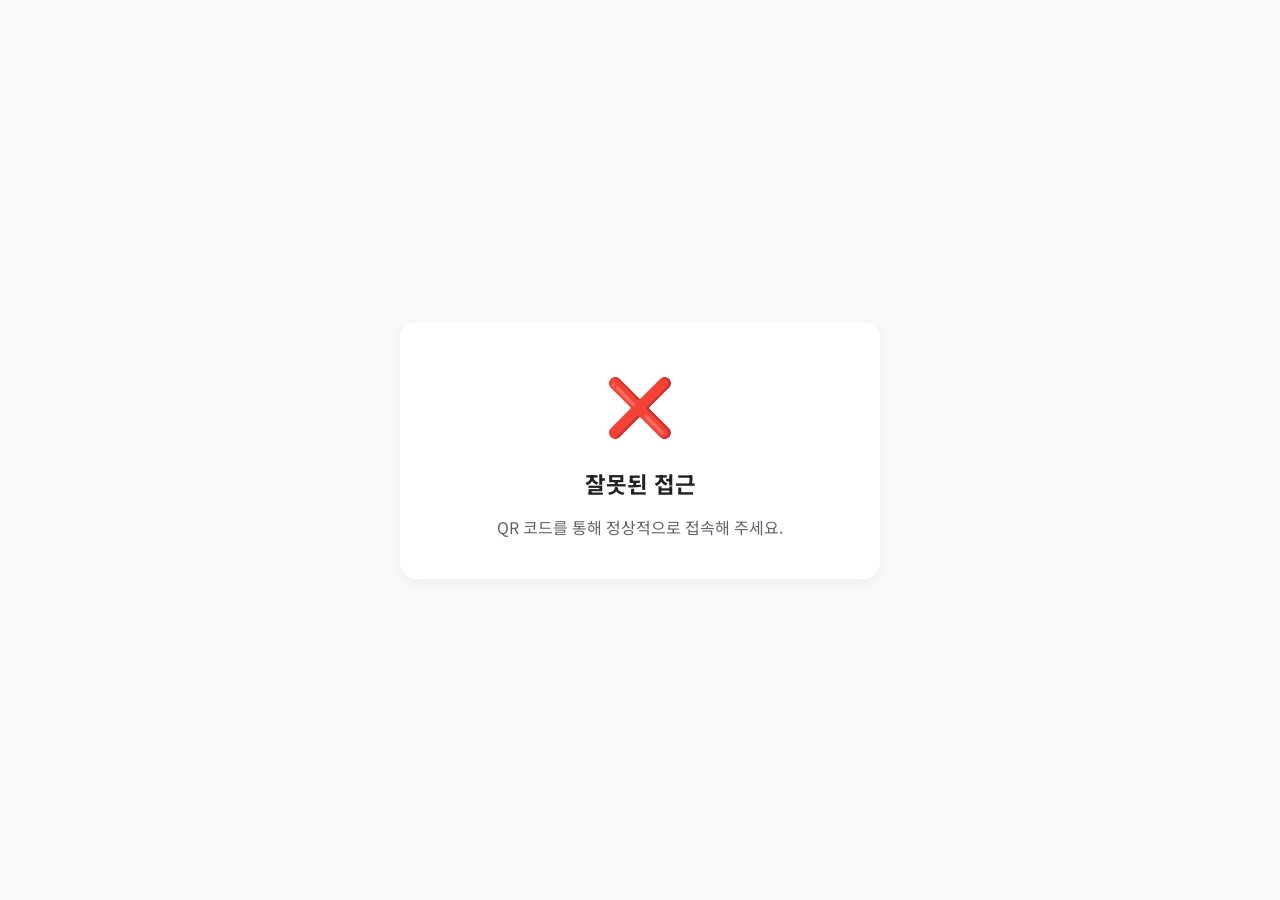
==== frontend/index.html @ 37145bd0 "Add result page, move privacy, fix Supabase query" ====
<!DOCTYPE html>
<html lang="ko">
<head>
    <meta charset="UTF-8">
    <meta name="viewport" content="width=device-width, initial-scale=1.0, maximum-scale=1.0, user-scalable=no">
    <title>개인정보 수집 및 이용 동의</title>
    <link rel="preconnect" href="https://fonts.googleapis.com">
    <link rel="preconnect" href="https://fonts.gstatic.com" crossorigin>
    <link href="https://fonts.googleapis.com/css2?family=Noto+Sans+KR:wght@400;500;700&display=swap" rel="stylesheet">
    <style>
        * {
            box-sizing: border-box;
            margin: 0;
            padding: 0;
            font-family: 'Noto Sans KR', sans-serif;
            -webkit-tap-highlight-color: transparent;
        }

        body {
            background-color: #f8f9fa;
            color: #202124;
            display: flex;
            justify-content: center;
            align-items: center;
            min-height: 100vh;
            padding: 20px;
        }

        .container {
            background: #ffffff;
            width: 100%;
            max-width: 480px;
            border-radius: 16px;
            box-shadow: 0 4px 12px rgba(0, 0, 0, 0.05);
            padding: 24px;
            display: flex;
            flex-direction: column;
            gap: 20px;
        }

        .header {
            text-align: center;
            border-bottom: 1px solid #f1f3f4;
            padding-bottom: 16px;
        }

        .header h1 {
            font-size: 1.5rem;
            font-weight: 700;
            color: #1a73e8;
        }

        .header p {
            font-size: 0.9rem;
            color: #5f6368;
            margin-top: 6px;
        }

        .content-box {
            background-color: #f8f9fa;
            border: 1px solid #dadce0;
            border-radius: 8px;
            padding: 16px;
            height: 240px;
            overflow-y: auto;
            font-size: 0.9rem;
            line-height: 1.6;
            color: #3c4043;
        }

        .content-box h3 {
            font-size: 0.95rem;
            font-weight: 700;
            margin-bottom: 8px;
            color: #202124;
        }

        .content-box ul {
            margin-left: 20px;
            margin-bottom: 12px;
        }

        .checkbox-container {
            display: flex;
            align-items: center;
            gap: 10px;
            cursor: pointer;
            padding: 8px 4px;
        }

        .checkbox-container input {
            width: 20px;
            height: 20px;
            accent-color: #1a73e8;
            cursor: pointer;
        }

        .checkbox-container span {
            font-size: 1rem;
            font-weight: 500;
        }

        .btn {
            width: 100%;
            background-color: #dadce0;
            color: #5f6368;
            border: none;
            border-radius: 24px;
            padding: 14px;
            font-size: 1.1rem;
            font-weight: 700;
            cursor: not-allowed;
            transition: all 0.2s;
        }

        .btn.active {
            background-color: #1a73e8;
            color: #ffffff;
            cursor: pointer;
            box-shadow: 0 2px 4px rgba(26,115,232,0.2);
        }

        .btn.active:active {
            background-color: #1557b0;
        }

        .status-screen {
            display: none;
            text-align: center;
            padding: 40px 20px;
            flex-direction: column;
            align-items: center;
            gap: 16px;
        }

        .status-screen.active {
            display: flex;
        }

        .status-icon {
            font-size: 3.5rem;
            margin-bottom: 8px;
        }

        .status-title {
            font-size: 1.4rem;
            font-weight: 700;
        }

        .status-desc {
            font-size: 1rem;
            color: #5f6368;
            line-height: 1.5;
        }
    </style>
</head>
<body>

<div class="container" id="form-container">
    <div class="header">
        <h1>개인정보 동의</h1>
        <p>아래 약관에 동의해 주세요.</p>
    </div>

    <div class="content-box">
        <h3>제목</h3>
        <p>내용</p>
    </div>

    <label class="checkbox-container">
        <input type="checkbox" id="agree-checkbox">
        <span>위 내용을 확인했으며 동의합니다.</span>
    </label>

    <button class="btn" id="submit-btn" disabled>동의하고 시작하기</button>
</div>

<div class="container status-screen" id="status-container">
    <div class="status-icon" id="status-icon">⏳</div>
    <div class="status-title" id="status-title">연결 확인 중</div>
    <div class="status-desc" id="status-desc">잠시만 기다려 주세요...</div>
</div>

<script>
    const SUPABASE_URL = "https://orehrskvecfrfqxdhfur.supabase.co";
    
    const SUPABASE_ANON_KEY = "eyJhbGciOiJIUzI1NiIsInR5cCI6IkpXVCJ9.eyJpc3MiOiJzdXBhYmFzZSIsInJlZiI6Im9yZWhyc2t2ZWNmcmZxeGRoZnVyIiwicm9sZSI6ImFub24iLCJpYXQiOjE3ODQ1MzA3NTUsImV4cCI6MjEwMDEwNjc1NX0.Uj2gl4nVLrRJPGwxyJv6zmgUOWu3JuRlIVwydn9ygCw"; 
    
    const requestId = window.location.hash.substring(1);
    
    const formContainer = document.getElementById('form-container');
    const statusContainer = document.getElementById('status-container');
    const checkbox = document.getElementById('agree-checkbox');
    const submitBtn = document.getElementById('submit-btn');
    
    const statusIcon = document.getElementById('status-icon');
    const statusTitle = document.getElementById('status-title');
    const statusDesc = document.getElementById('status-desc');

    if (!requestId) {
        showStatus('❌', '잘못된 접근', 'QR 코드를 통해 정상적으로 접속해 주세요.');
    }

    checkbox.addEventListener('change', () => {
        if (checkbox.checked && requestId) {
            submitBtn.disabled = false;
            submitBtn.classList.add('active');
        } else {
            submitBtn.disabled = true;
            submitBtn.classList.remove('active');
        }
    });

    submitBtn.addEventListener('click', () => {
        if (!checkbox.checked || !requestId) return;

        submitBtn.disabled = true;
        submitBtn.innerText = "처리 중...";

        const targetUrl = `${SUPABASE_URL}/rest/v1/privacy`;

        fetch(targetUrl, {
            method: 'POST',
            headers: {
                'Content-Type': 'application/json',
                'apikey': SUPABASE_ANON_KEY,
                'Authorization': `Bearer ${SUPABASE_ANON_KEY}`,
                'Prefer': 'return=representation'
            },
            body: JSON.stringify({
                uuid: requestId,
                created_at: new Date().toISOString()
            })
        })
        .then(response => {
            if (response.ok || response.status === 201 || response.status === 200) {
                showStatus('✅', '완료!', '화면을 확인해 주세요.');
            } else {
                showStatus('❌', '오류', '다시 시도해 주세요.');
            }
        })
        .catch(error => {
            showStatus('❌', '오류', '서버와 연결할 수 없습니다.');
        });
    });

    function showStatus(icon, title, desc) {
        formContainer.style.display = 'none';
        statusContainer.classList.add('active');
        statusIcon.innerText = icon;
        statusTitle.innerText = title;
        statusDesc.innerHTML = desc;
    }
</script>
</body>
</html>
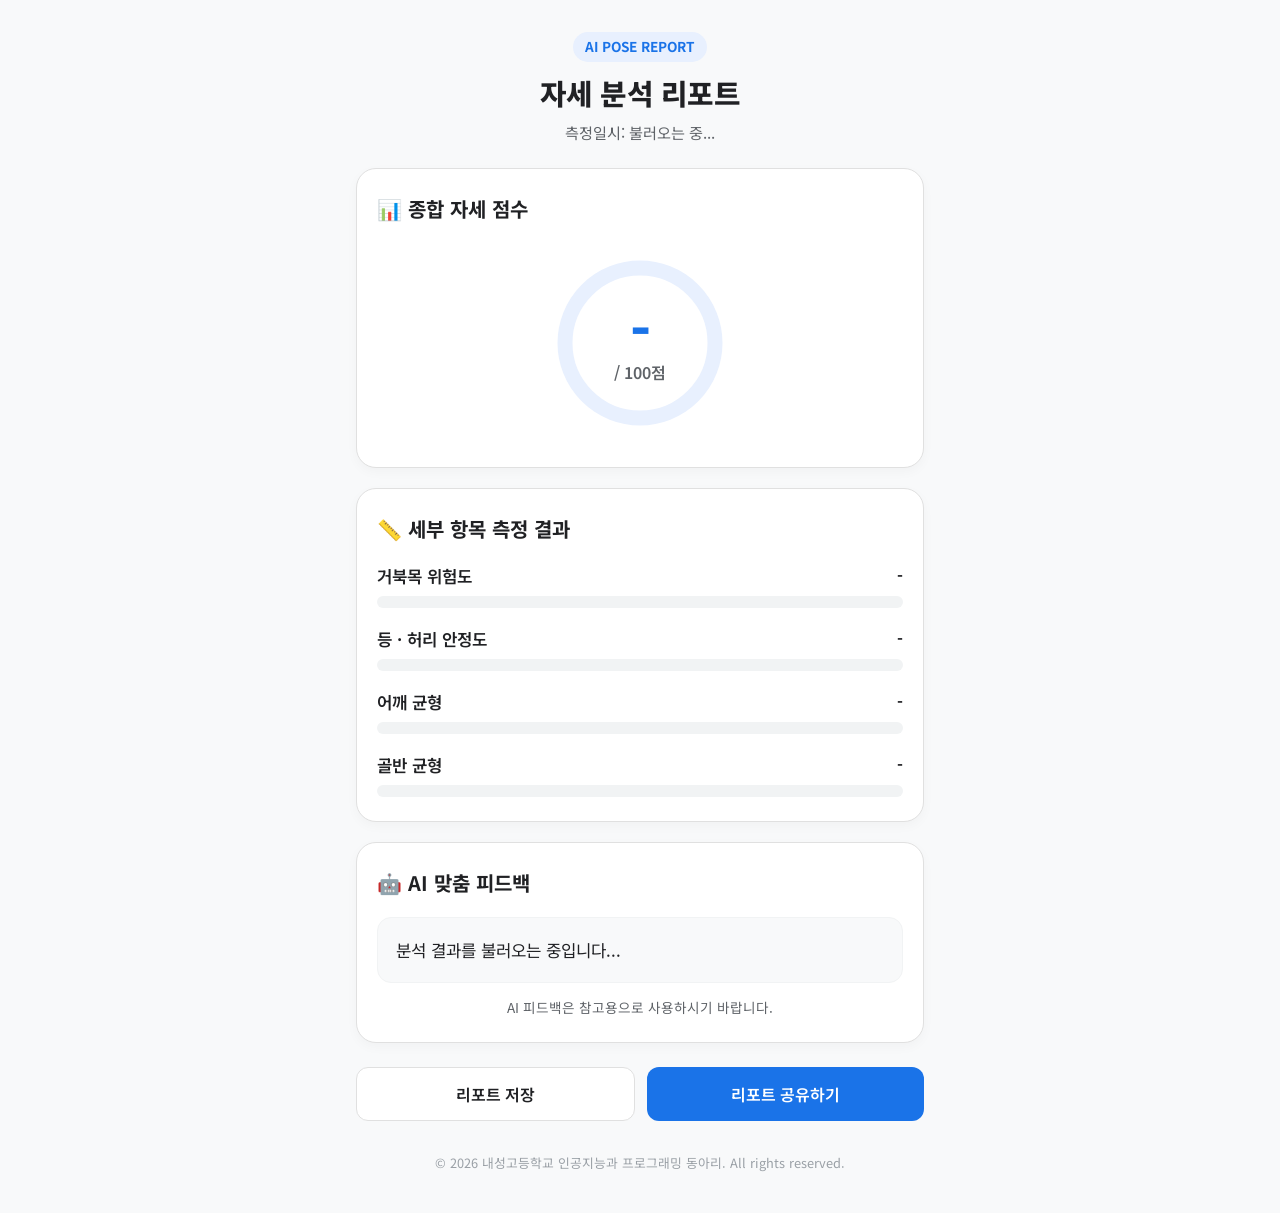
==== commit b0a7547c: "Add ML-based pose classification pipeline" ====
--- a/frontend/index.html
+++ b/frontend/index.html
@@ -2,255 +2,470 @@
 <html lang="ko">
 <head>
     <meta charset="UTF-8">
-    <meta name="viewport" content="width=device-width, initial-scale=1.0, maximum-scale=1.0, user-scalable=no">
-    <title>개인정보 수집 및 이용 동의</title>
+    <meta name="viewport" content="width=device-width, initial-scale=1.0">
+    <title>AI 자세 분석 결과 리포트</title>
     <link rel="preconnect" href="https://fonts.googleapis.com">
     <link rel="preconnect" href="https://fonts.gstatic.com" crossorigin>
-    <link href="https://fonts.googleapis.com/css2?family=Noto+Sans+KR:wght@400;500;700&display=swap" rel="stylesheet">
+    <link href="https://fonts.googleapis.com/css2?family=Noto+Sans+KR:wght@300;400;500;700;800&display=swap" rel="stylesheet">
     <style>
+        :root {
+            --primary: #1a73e8;
+            --primary-light: #e8f0fe;
+            --text-dark: #202124;
+            --text-muted: #5f6368;
+            --bg-body: #f8f9fa;
+            --bg-card: #ffffff;
+            --status-good: #137333;
+            --status-good-bg: #e6f4ea;
+            --status-warning: #d93025;
+            --status-warning-bg: #fce8e6;
+            --border-color: #e0e0e0;
+        }
+
         * {
             box-sizing: border-box;
             margin: 0;
             padding: 0;
-            font-family: 'Noto Sans KR', sans-serif;
-            -webkit-tap-highlight-color: transparent;
+            font-family: 'Noto Sans KR', -apple-system, BlinkMacSystemFont, "Segoe UI", Roboto, sans-serif;
         }
 
         body {
-            background-color: #f8f9fa;
-            color: #202124;
-            display: flex;
-            justify-content: center;
+            background-color: var(--bg-body);
+            color: var(--text-dark);
+            line-height: 1.6;
+            padding: 20px 16px 40px 16px;
+            max-width: 600px;
+            margin: 0 auto;
+        }
+
+        header {
+            text-align: center;
+            margin-bottom: 24px;
+            padding-top: 12px;
+        }
+
+        header .badge {
+            display: inline-block;
+            background-color: var(--primary-light);
+            color: var(--primary);
+            font-size: 0.85rem;
+            font-weight: 700;
+            padding: 4px 12px;
+            border-radius: 20px;
+            margin-bottom: 8px;
+        }
+
+        header h1 {
+            font-size: 1.8rem;
+            font-weight: 800;
+            color: var(--text-dark);
+            letter-spacing: -0.5px;
+        }
+
+        header p {
+            font-size: 0.95rem;
+            color: var(--text-muted);
+            margin-top: 4px;
+        }
+
+        .card {
+            background: var(--bg-card);
+            border-radius: 20px;
+            padding: 24px 20px;
+            margin-bottom: 20px;
+            border: 1px solid var(--border-color);
+            box-shadow: 0 4px 12px rgba(0, 0, 0, 0.03);
+        }
+
+        .card-title {
+            font-size: 1.25rem;
+            font-weight: 700;
+            color: var(--text-dark);
+            margin-bottom: 18px;
+            display: flex;
             align-items: center;
-            min-height: 100vh;
-            padding: 20px;
-        }
-
-        .container {
-            background: #ffffff;
-            width: 100%;
-            max-width: 480px;
-            border-radius: 16px;
-            box-shadow: 0 4px 12px rgba(0, 0, 0, 0.05);
-            padding: 24px;
-            display: flex;
-            flex-direction: column;
-            gap: 20px;
-        }
-
-        .header {
-            text-align: center;
-            border-bottom: 1px solid #f1f3f4;
-            padding-bottom: 16px;
-        }
-
-        .header h1 {
-            font-size: 1.5rem;
-            font-weight: 700;
-            color: #1a73e8;
-        }
-
-        .header p {
-            font-size: 0.9rem;
-            color: #5f6368;
-            margin-top: 6px;
-        }
-
-        .content-box {
-            background-color: #f8f9fa;
-            border: 1px solid #dadce0;
-            border-radius: 8px;
-            padding: 16px;
-            height: 240px;
-            overflow-y: auto;
-            font-size: 0.9rem;
-            line-height: 1.6;
-            color: #3c4043;
-        }
-
-        .content-box h3 {
-            font-size: 0.95rem;
-            font-weight: 700;
-            margin-bottom: 8px;
-            color: #202124;
-        }
-
-        .content-box ul {
-            margin-left: 20px;
-            margin-bottom: 12px;
-        }
-
-        .checkbox-container {
-            display: flex;
-            align-items: center;
-            gap: 10px;
-            cursor: pointer;
-            padding: 8px 4px;
-        }
-
-        .checkbox-container input {
-            width: 20px;
-            height: 20px;
-            accent-color: #1a73e8;
-            cursor: pointer;
-        }
-
-        .checkbox-container span {
-            font-size: 1rem;
-            font-weight: 500;
-        }
-
-        .btn {
-            width: 100%;
-            background-color: #dadce0;
-            color: #5f6368;
-            border: none;
-            border-radius: 24px;
-            padding: 14px;
-            font-size: 1.1rem;
-            font-weight: 700;
-            cursor: not-allowed;
-            transition: all 0.2s;
-        }
-
-        .btn.active {
-            background-color: #1a73e8;
-            color: #ffffff;
-            cursor: pointer;
-            box-shadow: 0 2px 4px rgba(26,115,232,0.2);
-        }
-
-        .btn.active:active {
-            background-color: #1557b0;
-        }
-
-        .status-screen {
-            display: none;
-            text-align: center;
-            padding: 40px 20px;
+            gap: 8px;
+        }
+
+        .score-wrapper {
+            display: flex;
             flex-direction: column;
             align-items: center;
-            gap: 16px;
-        }
-
-        .status-screen.active {
-            display: flex;
-        }
-
-        .status-icon {
+            justify-content: center;
+            padding: 10px 0;
+        }
+
+        .score-circle-wrapper {
+            position: relative;
+            width: 180px;
+            height: 180px;
+        }
+
+        .score-ring {
+            width: 100%;
+            height: 100%;
+            transform: rotate(-90deg);
+        }
+
+        .ring-bg {
+            fill: none;
+            stroke: var(--primary-light);
+            stroke-width: 10;
+        }
+
+        .ring-progress {
+            fill: none;
+            stroke: var(--primary);
+            stroke-width: 10;
+            stroke-linecap: round;
+            stroke-dasharray: 314;
+            stroke-dashoffset: 314;
+            transition: stroke-dashoffset 1.2s ease-in-out;
+        }
+
+        .score-text {
+            position: absolute;
+            top: 50%;
+            left: 50%;
+            transform: translate(-50%, -50%);
+            display: flex;
+            flex-direction: column;
+            align-items: center;
+        }
+
+        .score-num {
             font-size: 3.5rem;
-            margin-bottom: 8px;
-        }
-
-        .status-title {
-            font-size: 1.4rem;
+            font-weight: 800;
+            color: var(--primary);
+            line-height: 1;
+        }
+
+        .score-total {
+            font-size: 1rem;
+            font-weight: 600;
+            color: var(--text-muted);
+            margin-top: 4px;
+        }
+
+        .score-summary {
+            margin-top: 16px;
+            font-size: 1.05rem;
+            font-weight: 600;
+            color: var(--text-dark);
+            text-align: center;
+        }
+
+        .metrics-list {
+            display: flex;
+            flex-direction: column;
+            gap: 18px;
+        }
+
+        .metric-item {
+            display: flex;
+            flex-direction: column;
+            gap: 6px;
+        }
+
+        .metric-label {
+            display: flex;
+            justify-content: space-between;
+            font-size: 1.05rem;
+            font-weight: 600;
+        }
+
+        .metric-value {
+            font-size: 1rem;
             font-weight: 700;
         }
 
-        .status-desc {
+        .status-good-text { color: var(--status-good); }
+        .status-warning-text { color: var(--status-warning); }
+
+        .progress-bar-bg {
+            width: 100%;
+            height: 12px;
+            background-color: #f1f3f4;
+            border-radius: 6px;
+            overflow: hidden;
+        }
+
+        .progress-bar-fill {
+            height: 100%;
+            border-radius: 6px;
+            transition: width 1s ease-in-out;
+        }
+
+        .fill-good { background-color: #34a853; }
+        .fill-warning { background-color: #ea4335; }
+
+        .advice-box {
+            background-color: #f8f9fa;
+            border-radius: 14px;
+            padding: 18px;
+            font-size: 1.05rem;
+            font-weight: 400;
+            color: var(--text-dark);
+            line-height: 1.7;
+            border: 1px solid #f1f3f4;
+            white-space: pre-line;
+        }
+
+        .help-text {
+            margin-top: 14px;
+            color: var(--text-muted);
+            font-size: 0.85rem;
+            line-height: 1.5;
+            text-align: center;
+        }
+
+        .action-group {
+            display: flex;
+            gap: 12px;
+            margin-top: 24px;
+        }
+
+        .btn {
+            flex: 1;
+            padding: 14px 20px;
+            border-radius: 12px;
             font-size: 1rem;
-            color: #5f6368;
-            line-height: 1.5;
+            font-weight: 600;
+            text-align: center;
+            border: none;
+            cursor: pointer;
+            text-decoration: none;
+            transition: background-color 0.2s, transform 0.1s;
+        }
+
+        .btn-primary {
+            background-color: var(--primary);
+            color: #ffffff;
+        }
+
+        .btn-primary:active {
+            background-color: #1557b0;
+        }
+
+        .btn-secondary {
+            background-color: #ffffff;
+            color: var(--text-dark);
+            border: 1px solid var(--border-color);
+        }
+
+        .btn-secondary:active {
+            background-color: #f1f3f4;
+        }
+
+        footer {
+            margin-top: 32px;
+            text-align: center;
+            font-size: 0.8rem;
+            color: #9aa0a6;
         }
     </style>
 </head>
 <body>
 
-<div class="container" id="form-container">
-    <div class="header">
-        <h1>개인정보 동의</h1>
-        <p>아래 약관에 동의해 주세요.</p>
+    <header>
+        <span class="badge">AI POSE REPORT</span>
+        <h1>자세 분석 리포트</h1>
+        <p id="report-date">측정일시: 불러오는 중...</p>
+    </header>
+
+    <div class="card">
+        <h2 class="card-title">📊 종합 자세 점수</h2>
+        <div class="score-wrapper">
+            <div class="score-circle-wrapper">
+                <svg class="score-ring" viewBox="0 0 120 120">
+                    <circle class="ring-bg" cx="60" cy="60" r="50"></circle>
+                    <circle class="ring-progress" id="score-ring-progress" cx="60" cy="60" r="50"></circle>
+                </svg>
+                <div class="score-text">
+                    <span class="score-num" id="report-score">-</span>
+                    <span class="score-total">/ 100점</span>
+                </div>
+            </div>
+        </div>
     </div>
 
-    <div class="content-box">
-        <h3>제목</h3>
-        <p>내용</p>
+    <div class="card">
+        <h2 class="card-title">📏 세부 항목 측정 결과</h2>
+        <div class="metrics-list">
+            <div class="metric-item">
+                <div class="metric-label">
+                    <span>거북목 위험도</span>
+                    <span class="metric-value" id="val-turtle">-</span>
+                </div>
+                <div class="progress-bar-bg">
+                    <div class="progress-bar-fill" id="bar-turtle" style="width: 0;"></div>
+                </div>
+            </div>
+
+            <div class="metric-item">
+                <div class="metric-label">
+                    <span>등 · 허리 안정도</span>
+                    <span class="metric-value" id="val-torso">-</span>
+                </div>
+                <div class="progress-bar-bg">
+                    <div class="progress-bar-fill" id="bar-torso" style="width: 0;"></div>
+                </div>
+            </div>
+
+            <div class="metric-item">
+                <div class="metric-label">
+                    <span>어깨 균형</span>
+                    <span class="metric-value" id="val-shoulder">-</span>
+                </div>
+                <div class="progress-bar-bg">
+                    <div class="progress-bar-fill" id="bar-shoulder" style="width: 0;"></div>
+                </div>
+            </div>
+
+            <div class="metric-item">
+                <div class="metric-label">
+                    <span>골반 균형</span>
+                    <span class="metric-value" id="val-pelvis">-</span>
+                </div>
+                <div class="progress-bar-bg">
+                    <div class="progress-bar-fill" id="bar-pelvis" style="width: 0;"></div>
+                </div>
+            </div>
+        </div>
     </div>
 
-    <label class="checkbox-container">
-        <input type="checkbox" id="agree-checkbox">
-        <span>위 내용을 확인했으며 동의합니다.</span>
-    </label>
-
-    <button class="btn" id="submit-btn" disabled>동의하고 시작하기</button>
-</div>
-
-<div class="container status-screen" id="status-container">
-    <div class="status-icon" id="status-icon">⏳</div>
-    <div class="status-title" id="status-title">연결 확인 중</div>
-    <div class="status-desc" id="status-desc">잠시만 기다려 주세요...</div>
-</div>
-
-<script>
-    const SUPABASE_URL = "https://orehrskvecfrfqxdhfur.supabase.co";
+    <div class="card">
+        <h2 class="card-title">🤖 AI 맞춤 피드백</h2>
+        <div class="advice-box" id="llm-advice">분석 결과를 불러오는 중입니다...</div>
+        <p class="help-text">AI 피드백은 참고용으로 사용하시기 바랍니다.</p>
+    </div>
+
+    <div class="action-group">
+        <button class="btn btn-secondary" id="btn-save-report">리포트 저장</button>
+        <button class="btn btn-primary" id="btn-share-report">리포트 공유하기</button>
+    </div>
+
+    <footer>
+        <p>© 2026 내성고등학교 인공지능과 프로그래밍 동아리. All rights reserved.</p>
+    </footer>
+
+    <script>
+        const SUPABASE_URL = "https://orehrskvecfrfqxdhfur.supabase.co";
+
+        const SUPABASE_ANON_KEY = "eyJhbGciOiJIUzI1NiIsInR5cCI6IkpXVCJ9.eyJpc3MiOiJzdXBhYmFzZSIsInJlZiI6Im9yZWhyc2t2ZWNmcmZxeGRoZnVyIiwicm9sZSI6ImFub24iLCJpYXQiOjE3ODQ1MzA3NTUsImV4cCI6MjEwMDEwNjc1NX0.Uj2gl4nVLrRJPGwxyJv6zmgUOWu3JuRlIVwydn9ygCw"; 
     
-    const SUPABASE_ANON_KEY = "eyJhbGciOiJIUzI1NiIsInR5cCI6IkpXVCJ9.eyJpc3MiOiJzdXBhYmFzZSIsInJlZiI6Im9yZWhyc2t2ZWNmcmZxeGRoZnVyIiwicm9sZSI6ImFub24iLCJpYXQiOjE3ODQ1MzA3NTUsImV4cCI6MjEwMDEwNjc1NX0.Uj2gl4nVLrRJPGwxyJv6zmgUOWu3JuRlIVwydn9ygCw"; 
-    
-    const requestId = window.location.hash.substring(1);
-    
-    const formContainer = document.getElementById('form-container');
-    const statusContainer = document.getElementById('status-container');
-    const checkbox = document.getElementById('agree-checkbox');
-    const submitBtn = document.getElementById('submit-btn');
-    
-    const statusIcon = document.getElementById('status-icon');
-    const statusTitle = document.getElementById('status-title');
-    const statusDesc = document.getElementById('status-desc');
-
-    if (!requestId) {
-        showStatus('❌', '잘못된 접근', 'QR 코드를 통해 정상적으로 접속해 주세요.');
-    }
-
-    checkbox.addEventListener('change', () => {
-        if (checkbox.checked && requestId) {
-            submitBtn.disabled = false;
-            submitBtn.classList.add('active');
-        } else {
-            submitBtn.disabled = true;
-            submitBtn.classList.remove('active');
-        }
-    });
-
-    submitBtn.addEventListener('click', () => {
-        if (!checkbox.checked || !requestId) return;
-
-        submitBtn.disabled = true;
-        submitBtn.innerText = "처리 중...";
-
-        const targetUrl = `${SUPABASE_URL}/rest/v1/privacy`;
-
-        fetch(targetUrl, {
-            method: 'POST',
-            headers: {
-                'Content-Type': 'application/json',
-                'apikey': SUPABASE_ANON_KEY,
-                'Authorization': `Bearer ${SUPABASE_ANON_KEY}`,
-                'Prefer': 'return=representation'
-            },
-            body: JSON.stringify({
-                uuid: requestId,
-                created_at: new Date().toISOString()
-            })
-        })
-        .then(response => {
-            if (response.ok || response.status === 201 || response.status === 200) {
-                showStatus('✅', '완료!', '화면을 확인해 주세요.');
+        // 각도 기준값
+        const THRESHOLDS = {
+            turtle: 10.0,
+            torso: 20.0,
+            shoulder: 5.0,
+            pelvis: 4.0
+        };
+
+        // UI 데이터 렌더링 함수
+        function renderReport(data) {
+            const metrics = data.result?.metrics || {};
+            const advice = data.result?.advice || "등록된 피드백이 없습니다.";
+            const createdAt = data.created_at ? new Date(data.created_at).toLocaleString('ko-KR') : new Date().toLocaleString('ko-KR');
+
+            // 1. 측정일시
+            document.getElementById('report-date').innerText = `측정일시: ${createdAt}`;
+
+            // 2. 점수 애니메이션 및 요약
+            const score = metrics.score || 0;
+            document.getElementById('report-score').innerText = score;
+            
+            const scoreRing = document.getElementById('score-ring-progress');
+            const circumference = 314;
+            const offset = circumference * (1 - score / 100);
+            setTimeout(() => {
+                scoreRing.style.strokeDashoffset = offset;
+            }, 100);
+
+            // 3. 세부 항목 게이지 및 상태 표현 렌더링
+            const renderMetric = (valId, barId, value, threshold, goodTxt, warnTxt) => {
+                const valEl = document.getElementById(valId);
+                const barEl = document.getElementById(barId);
+                const isGood = value <= threshold;
+
+                valEl.innerText = `${isGood ? goodTxt : warnTxt} (${value}°)`;
+                valEl.className = `metric-value ${isGood ? 'status-good-text' : 'status-warning-text'}`;
+
+                const barRatio = Math.max(10, Math.min(100, Math.round(100 - (value / (threshold * 2)) * 100)));
+                barEl.className = `progress-bar-fill ${isGood ? 'fill-good' : 'fill-warning'}`;
+                
+                setTimeout(() => {
+                    barEl.style.width = `${barRatio}%`;
+                }, 100);
+            };
+
+            renderMetric('val-turtle', 'bar-turtle', metrics.turtle || 0, THRESHOLDS.turtle, '양호', '위험');
+            renderMetric('val-torso', 'bar-torso', metrics.torso || 0, THRESHOLDS.torso, '안정', '위험');
+            renderMetric('val-shoulder', 'bar-shoulder', metrics.shoulder || 0, THRESHOLDS.shoulder, '정상', '주의');
+            renderMetric('val-pelvis', 'bar-pelvis', metrics.pelvis || 0, THRESHOLDS.pelvis, '정상', '주의');
+
+            // 4. AI 피드백
+            document.getElementById('llm-advice').innerText = advice;
+        }
+
+        // Supabase DB 데이터 수신 로직
+        async function fetchReportData() {
+            // URL Hash에서 UUID 추출 (`#uuid`)
+            const uuid = window.location.hash.replace('#', '').trim();
+            if (!uuid) {
+                document.getElementById('score-summary-text').innerText = "잘못된 접근 경로입니다.";
+                document.getElementById('llm-advice').innerText = "유효한 리포트 ID가 존재하지 않습니다.";
+                return;
+            }
+
+            const targetUrl = `${SUPABASE_URL}/rest/v1/main?uuid=eq.${uuid}&select=*`;
+
+            try {
+                const response = await fetch(targetUrl, {
+                    method: 'GET',
+                    headers: {
+                        'apikey': SUPABASE_ANON_KEY,
+                        'Authorization': `Bearer ${SUPABASE_ANON_KEY}`,
+                        'Accept': 'application/json'
+                    }
+                });
+
+                if (!response.ok) throw new Error("네트워크 응답 오류");
+
+                const data = await response.json();
+                if (Array.isArray(data) && data.length > 0) {
+                    renderReport(data[0]);
+                } else {
+                    document.getElementById('score-summary-text').innerText = "리포트를 찾을 수 없습니다.";
+                    document.getElementById('llm-advice').innerText = "데이터가 존재하지 않거나 생성되지 않았습니다.";
+                }
+            } catch (err) {
+                console.error("Data fetch error:", err);
+                document.getElementById('score-summary-text').innerText = "데이터 로딩 실패";
+                document.getElementById('llm-advice').innerText = "서버 데이터를 불러오는 중 오류가 발생했습니다.";
+            }
+        }
+
+        // 공유하기 & 저장 버튼 이벤트
+        document.getElementById('btn-share-report').addEventListener('click', () => {
+            if (navigator.share) {
+                navigator.share({
+                    title: 'AI 자세 분석 리포트',
+                    text: '나의 자세 분석 측정 결과를 확인해보세요!',
+                    url: window.location.href,
+                }).catch(() => {});
             } else {
-                showStatus('❌', '오류', '다시 시도해 주세요.');
+                navigator.clipboard.writeText(window.location.href);
+                alert("리포트 링크가 클립보드에 복사되었습니다.");
             }
-        })
-        .catch(error => {
-            showStatus('❌', '오류', '서버와 연결할 수 없습니다.');
         });
-    });
-
-    function showStatus(icon, title, desc) {
-        formContainer.style.display = 'none';
-        statusContainer.classList.add('active');
-        statusIcon.innerText = icon;
-        statusTitle.innerText = title;
-        statusDesc.innerHTML = desc;
-    }
-</script>
+
+        document.getElementById('btn-save-report').addEventListener('click', () => {
+            window.print();
+        });
+
+        // 초기화 실행
+        window.addEventListener('DOMContentLoaded', fetchReportData);
+    </script>
 </body>
 </html>
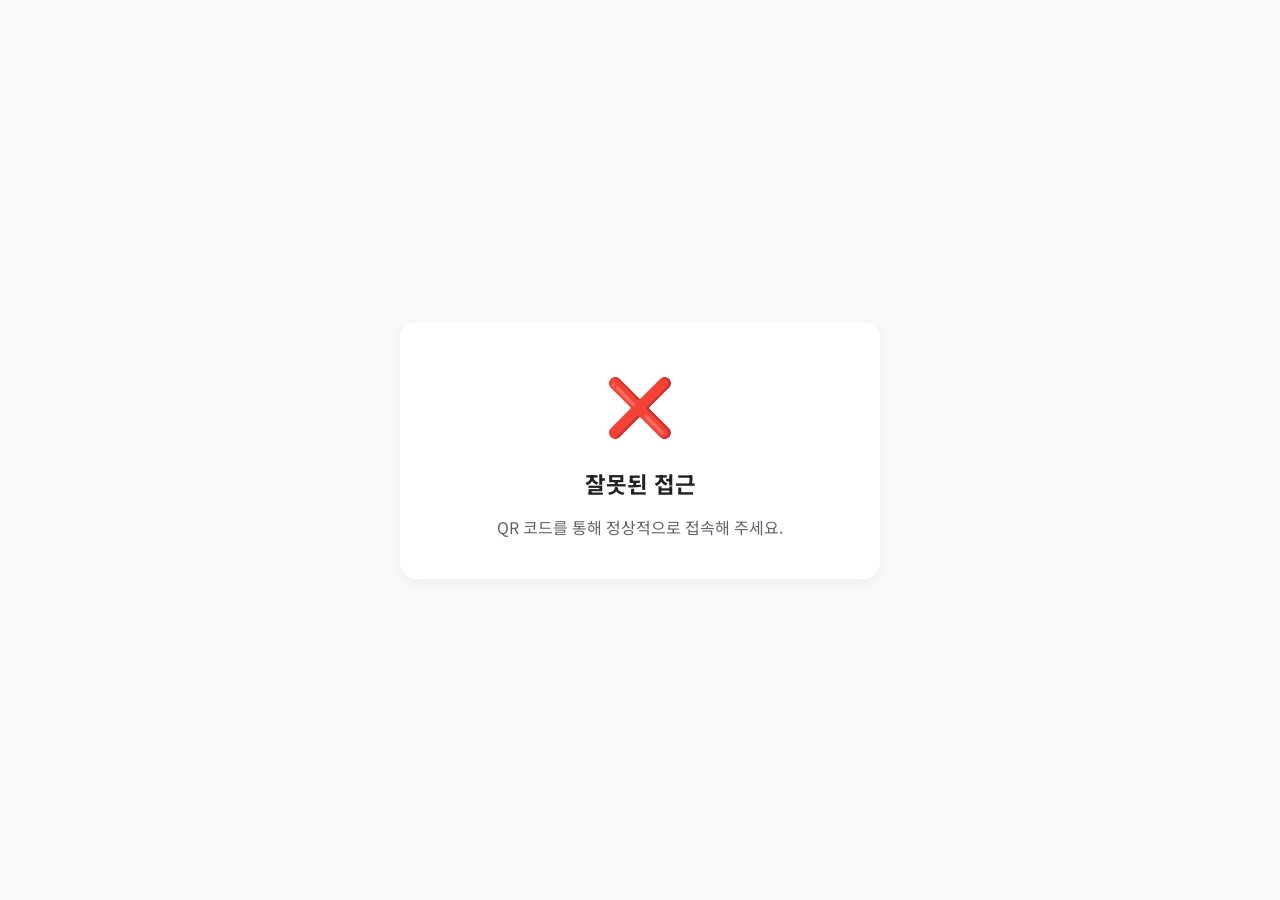
==== commit dff51beb: "Revert "Add ML-based pose classification pipeline" This reverts commit b0a7547c02280f68e7be8537aad38" ====
--- a/frontend/index.html
+++ b/frontend/index.html
@@ -2,470 +2,255 @@
 <html lang="ko">
 <head>
     <meta charset="UTF-8">
-    <meta name="viewport" content="width=device-width, initial-scale=1.0">
-    <title>AI 자세 분석 결과 리포트</title>
+    <meta name="viewport" content="width=device-width, initial-scale=1.0, maximum-scale=1.0, user-scalable=no">
+    <title>개인정보 수집 및 이용 동의</title>
     <link rel="preconnect" href="https://fonts.googleapis.com">
     <link rel="preconnect" href="https://fonts.gstatic.com" crossorigin>
-    <link href="https://fonts.googleapis.com/css2?family=Noto+Sans+KR:wght@300;400;500;700;800&display=swap" rel="stylesheet">
+    <link href="https://fonts.googleapis.com/css2?family=Noto+Sans+KR:wght@400;500;700&display=swap" rel="stylesheet">
     <style>
-        :root {
-            --primary: #1a73e8;
-            --primary-light: #e8f0fe;
-            --text-dark: #202124;
-            --text-muted: #5f6368;
-            --bg-body: #f8f9fa;
-            --bg-card: #ffffff;
-            --status-good: #137333;
-            --status-good-bg: #e6f4ea;
-            --status-warning: #d93025;
-            --status-warning-bg: #fce8e6;
-            --border-color: #e0e0e0;
-        }
-
         * {
             box-sizing: border-box;
             margin: 0;
             padding: 0;
-            font-family: 'Noto Sans KR', -apple-system, BlinkMacSystemFont, "Segoe UI", Roboto, sans-serif;
+            font-family: 'Noto Sans KR', sans-serif;
+            -webkit-tap-highlight-color: transparent;
         }
 
         body {
-            background-color: var(--bg-body);
-            color: var(--text-dark);
+            background-color: #f8f9fa;
+            color: #202124;
+            display: flex;
+            justify-content: center;
+            align-items: center;
+            min-height: 100vh;
+            padding: 20px;
+        }
+
+        .container {
+            background: #ffffff;
+            width: 100%;
+            max-width: 480px;
+            border-radius: 16px;
+            box-shadow: 0 4px 12px rgba(0, 0, 0, 0.05);
+            padding: 24px;
+            display: flex;
+            flex-direction: column;
+            gap: 20px;
+        }
+
+        .header {
+            text-align: center;
+            border-bottom: 1px solid #f1f3f4;
+            padding-bottom: 16px;
+        }
+
+        .header h1 {
+            font-size: 1.5rem;
+            font-weight: 700;
+            color: #1a73e8;
+        }
+
+        .header p {
+            font-size: 0.9rem;
+            color: #5f6368;
+            margin-top: 6px;
+        }
+
+        .content-box {
+            background-color: #f8f9fa;
+            border: 1px solid #dadce0;
+            border-radius: 8px;
+            padding: 16px;
+            height: 240px;
+            overflow-y: auto;
+            font-size: 0.9rem;
             line-height: 1.6;
-            padding: 20px 16px 40px 16px;
-            max-width: 600px;
-            margin: 0 auto;
-        }
-
-        header {
+            color: #3c4043;
+        }
+
+        .content-box h3 {
+            font-size: 0.95rem;
+            font-weight: 700;
+            margin-bottom: 8px;
+            color: #202124;
+        }
+
+        .content-box ul {
+            margin-left: 20px;
+            margin-bottom: 12px;
+        }
+
+        .checkbox-container {
+            display: flex;
+            align-items: center;
+            gap: 10px;
+            cursor: pointer;
+            padding: 8px 4px;
+        }
+
+        .checkbox-container input {
+            width: 20px;
+            height: 20px;
+            accent-color: #1a73e8;
+            cursor: pointer;
+        }
+
+        .checkbox-container span {
+            font-size: 1rem;
+            font-weight: 500;
+        }
+
+        .btn {
+            width: 100%;
+            background-color: #dadce0;
+            color: #5f6368;
+            border: none;
+            border-radius: 24px;
+            padding: 14px;
+            font-size: 1.1rem;
+            font-weight: 700;
+            cursor: not-allowed;
+            transition: all 0.2s;
+        }
+
+        .btn.active {
+            background-color: #1a73e8;
+            color: #ffffff;
+            cursor: pointer;
+            box-shadow: 0 2px 4px rgba(26,115,232,0.2);
+        }
+
+        .btn.active:active {
+            background-color: #1557b0;
+        }
+
+        .status-screen {
+            display: none;
             text-align: center;
-            margin-bottom: 24px;
-            padding-top: 12px;
-        }
-
-        header .badge {
-            display: inline-block;
-            background-color: var(--primary-light);
-            color: var(--primary);
-            font-size: 0.85rem;
-            font-weight: 700;
-            padding: 4px 12px;
-            border-radius: 20px;
-            margin-bottom: 8px;
-        }
-
-        header h1 {
-            font-size: 1.8rem;
-            font-weight: 800;
-            color: var(--text-dark);
-            letter-spacing: -0.5px;
-        }
-
-        header p {
-            font-size: 0.95rem;
-            color: var(--text-muted);
-            margin-top: 4px;
-        }
-
-        .card {
-            background: var(--bg-card);
-            border-radius: 20px;
-            padding: 24px 20px;
-            margin-bottom: 20px;
-            border: 1px solid var(--border-color);
-            box-shadow: 0 4px 12px rgba(0, 0, 0, 0.03);
-        }
-
-        .card-title {
-            font-size: 1.25rem;
-            font-weight: 700;
-            color: var(--text-dark);
-            margin-bottom: 18px;
-            display: flex;
-            align-items: center;
-            gap: 8px;
-        }
-
-        .score-wrapper {
-            display: flex;
+            padding: 40px 20px;
             flex-direction: column;
             align-items: center;
-            justify-content: center;
-            padding: 10px 0;
-        }
-
-        .score-circle-wrapper {
-            position: relative;
-            width: 180px;
-            height: 180px;
-        }
-
-        .score-ring {
-            width: 100%;
-            height: 100%;
-            transform: rotate(-90deg);
-        }
-
-        .ring-bg {
-            fill: none;
-            stroke: var(--primary-light);
-            stroke-width: 10;
-        }
-
-        .ring-progress {
-            fill: none;
-            stroke: var(--primary);
-            stroke-width: 10;
-            stroke-linecap: round;
-            stroke-dasharray: 314;
-            stroke-dashoffset: 314;
-            transition: stroke-dashoffset 1.2s ease-in-out;
-        }
-
-        .score-text {
-            position: absolute;
-            top: 50%;
-            left: 50%;
-            transform: translate(-50%, -50%);
-            display: flex;
-            flex-direction: column;
-            align-items: center;
-        }
-
-        .score-num {
+            gap: 16px;
+        }
+
+        .status-screen.active {
+            display: flex;
+        }
+
+        .status-icon {
             font-size: 3.5rem;
-            font-weight: 800;
-            color: var(--primary);
-            line-height: 1;
-        }
-
-        .score-total {
+            margin-bottom: 8px;
+        }
+
+        .status-title {
+            font-size: 1.4rem;
+            font-weight: 700;
+        }
+
+        .status-desc {
             font-size: 1rem;
-            font-weight: 600;
-            color: var(--text-muted);
-            margin-top: 4px;
-        }
-
-        .score-summary {
-            margin-top: 16px;
-            font-size: 1.05rem;
-            font-weight: 600;
-            color: var(--text-dark);
-            text-align: center;
-        }
-
-        .metrics-list {
-            display: flex;
-            flex-direction: column;
-            gap: 18px;
-        }
-
-        .metric-item {
-            display: flex;
-            flex-direction: column;
-            gap: 6px;
-        }
-
-        .metric-label {
-            display: flex;
-            justify-content: space-between;
-            font-size: 1.05rem;
-            font-weight: 600;
-        }
-
-        .metric-value {
-            font-size: 1rem;
-            font-weight: 700;
-        }
-
-        .status-good-text { color: var(--status-good); }
-        .status-warning-text { color: var(--status-warning); }
-
-        .progress-bar-bg {
-            width: 100%;
-            height: 12px;
-            background-color: #f1f3f4;
-            border-radius: 6px;
-            overflow: hidden;
-        }
-
-        .progress-bar-fill {
-            height: 100%;
-            border-radius: 6px;
-            transition: width 1s ease-in-out;
-        }
-
-        .fill-good { background-color: #34a853; }
-        .fill-warning { background-color: #ea4335; }
-
-        .advice-box {
-            background-color: #f8f9fa;
-            border-radius: 14px;
-            padding: 18px;
-            font-size: 1.05rem;
-            font-weight: 400;
-            color: var(--text-dark);
-            line-height: 1.7;
-            border: 1px solid #f1f3f4;
-            white-space: pre-line;
-        }
-
-        .help-text {
-            margin-top: 14px;
-            color: var(--text-muted);
-            font-size: 0.85rem;
+            color: #5f6368;
             line-height: 1.5;
-            text-align: center;
-        }
-
-        .action-group {
-            display: flex;
-            gap: 12px;
-            margin-top: 24px;
-        }
-
-        .btn {
-            flex: 1;
-            padding: 14px 20px;
-            border-radius: 12px;
-            font-size: 1rem;
-            font-weight: 600;
-            text-align: center;
-            border: none;
-            cursor: pointer;
-            text-decoration: none;
-            transition: background-color 0.2s, transform 0.1s;
-        }
-
-        .btn-primary {
-            background-color: var(--primary);
-            color: #ffffff;
-        }
-
-        .btn-primary:active {
-            background-color: #1557b0;
-        }
-
-        .btn-secondary {
-            background-color: #ffffff;
-            color: var(--text-dark);
-            border: 1px solid var(--border-color);
-        }
-
-        .btn-secondary:active {
-            background-color: #f1f3f4;
-        }
-
-        footer {
-            margin-top: 32px;
-            text-align: center;
-            font-size: 0.8rem;
-            color: #9aa0a6;
         }
     </style>
 </head>
 <body>
 
-    <header>
-        <span class="badge">AI POSE REPORT</span>
-        <h1>자세 분석 리포트</h1>
-        <p id="report-date">측정일시: 불러오는 중...</p>
-    </header>
-
-    <div class="card">
-        <h2 class="card-title">📊 종합 자세 점수</h2>
-        <div class="score-wrapper">
-            <div class="score-circle-wrapper">
-                <svg class="score-ring" viewBox="0 0 120 120">
-                    <circle class="ring-bg" cx="60" cy="60" r="50"></circle>
-                    <circle class="ring-progress" id="score-ring-progress" cx="60" cy="60" r="50"></circle>
-                </svg>
-                <div class="score-text">
-                    <span class="score-num" id="report-score">-</span>
-                    <span class="score-total">/ 100점</span>
-                </div>
-            </div>
-        </div>
+<div class="container" id="form-container">
+    <div class="header">
+        <h1>개인정보 동의</h1>
+        <p>아래 약관에 동의해 주세요.</p>
     </div>
 
-    <div class="card">
-        <h2 class="card-title">📏 세부 항목 측정 결과</h2>
-        <div class="metrics-list">
-            <div class="metric-item">
-                <div class="metric-label">
-                    <span>거북목 위험도</span>
-                    <span class="metric-value" id="val-turtle">-</span>
-                </div>
-                <div class="progress-bar-bg">
-                    <div class="progress-bar-fill" id="bar-turtle" style="width: 0;"></div>
-                </div>
-            </div>
-
-            <div class="metric-item">
-                <div class="metric-label">
-                    <span>등 · 허리 안정도</span>
-                    <span class="metric-value" id="val-torso">-</span>
-                </div>
-                <div class="progress-bar-bg">
-                    <div class="progress-bar-fill" id="bar-torso" style="width: 0;"></div>
-                </div>
-            </div>
-
-            <div class="metric-item">
-                <div class="metric-label">
-                    <span>어깨 균형</span>
-                    <span class="metric-value" id="val-shoulder">-</span>
-                </div>
-                <div class="progress-bar-bg">
-                    <div class="progress-bar-fill" id="bar-shoulder" style="width: 0;"></div>
-                </div>
-            </div>
-
-            <div class="metric-item">
-                <div class="metric-label">
-                    <span>골반 균형</span>
-                    <span class="metric-value" id="val-pelvis">-</span>
-                </div>
-                <div class="progress-bar-bg">
-                    <div class="progress-bar-fill" id="bar-pelvis" style="width: 0;"></div>
-                </div>
-            </div>
-        </div>
+    <div class="content-box">
+        <h3>제목</h3>
+        <p>내용</p>
     </div>
 
-    <div class="card">
-        <h2 class="card-title">🤖 AI 맞춤 피드백</h2>
-        <div class="advice-box" id="llm-advice">분석 결과를 불러오는 중입니다...</div>
-        <p class="help-text">AI 피드백은 참고용으로 사용하시기 바랍니다.</p>
-    </div>
-
-    <div class="action-group">
-        <button class="btn btn-secondary" id="btn-save-report">리포트 저장</button>
-        <button class="btn btn-primary" id="btn-share-report">리포트 공유하기</button>
-    </div>
-
-    <footer>
-        <p>© 2026 내성고등학교 인공지능과 프로그래밍 동아리. All rights reserved.</p>
-    </footer>
-
-    <script>
-        const SUPABASE_URL = "https://orehrskvecfrfqxdhfur.supabase.co";
-
-        const SUPABASE_ANON_KEY = "eyJhbGciOiJIUzI1NiIsInR5cCI6IkpXVCJ9.eyJpc3MiOiJzdXBhYmFzZSIsInJlZiI6Im9yZWhyc2t2ZWNmcmZxeGRoZnVyIiwicm9sZSI6ImFub24iLCJpYXQiOjE3ODQ1MzA3NTUsImV4cCI6MjEwMDEwNjc1NX0.Uj2gl4nVLrRJPGwxyJv6zmgUOWu3JuRlIVwydn9ygCw"; 
-    
-        // 각도 기준값
-        const THRESHOLDS = {
-            turtle: 10.0,
-            torso: 20.0,
-            shoulder: 5.0,
-            pelvis: 4.0
-        };
-
-        // UI 데이터 렌더링 함수
-        function renderReport(data) {
-            const metrics = data.result?.metrics || {};
-            const advice = data.result?.advice || "등록된 피드백이 없습니다.";
-            const createdAt = data.created_at ? new Date(data.created_at).toLocaleString('ko-KR') : new Date().toLocaleString('ko-KR');
-
-            // 1. 측정일시
-            document.getElementById('report-date').innerText = `측정일시: ${createdAt}`;
-
-            // 2. 점수 애니메이션 및 요약
-            const score = metrics.score || 0;
-            document.getElementById('report-score').innerText = score;
-            
-            const scoreRing = document.getElementById('score-ring-progress');
-            const circumference = 314;
-            const offset = circumference * (1 - score / 100);
-            setTimeout(() => {
-                scoreRing.style.strokeDashoffset = offset;
-            }, 100);
-
-            // 3. 세부 항목 게이지 및 상태 표현 렌더링
-            const renderMetric = (valId, barId, value, threshold, goodTxt, warnTxt) => {
-                const valEl = document.getElementById(valId);
-                const barEl = document.getElementById(barId);
-                const isGood = value <= threshold;
-
-                valEl.innerText = `${isGood ? goodTxt : warnTxt} (${value}°)`;
-                valEl.className = `metric-value ${isGood ? 'status-good-text' : 'status-warning-text'}`;
-
-                const barRatio = Math.max(10, Math.min(100, Math.round(100 - (value / (threshold * 2)) * 100)));
-                barEl.className = `progress-bar-fill ${isGood ? 'fill-good' : 'fill-warning'}`;
-                
-                setTimeout(() => {
-                    barEl.style.width = `${barRatio}%`;
-                }, 100);
-            };
-
-            renderMetric('val-turtle', 'bar-turtle', metrics.turtle || 0, THRESHOLDS.turtle, '양호', '위험');
-            renderMetric('val-torso', 'bar-torso', metrics.torso || 0, THRESHOLDS.torso, '안정', '위험');
-            renderMetric('val-shoulder', 'bar-shoulder', metrics.shoulder || 0, THRESHOLDS.shoulder, '정상', '주의');
-            renderMetric('val-pelvis', 'bar-pelvis', metrics.pelvis || 0, THRESHOLDS.pelvis, '정상', '주의');
-
-            // 4. AI 피드백
-            document.getElementById('llm-advice').innerText = advice;
-        }
-
-        // Supabase DB 데이터 수신 로직
-        async function fetchReportData() {
-            // URL Hash에서 UUID 추출 (`#uuid`)
-            const uuid = window.location.hash.replace('#', '').trim();
-            if (!uuid) {
-                document.getElementById('score-summary-text').innerText = "잘못된 접근 경로입니다.";
-                document.getElementById('llm-advice').innerText = "유효한 리포트 ID가 존재하지 않습니다.";
-                return;
+    <label class="checkbox-container">
+        <input type="checkbox" id="agree-checkbox">
+        <span>위 내용을 확인했으며 동의합니다.</span>
+    </label>
+
+    <button class="btn" id="submit-btn" disabled>동의하고 시작하기</button>
+</div>
+
+<div class="container status-screen" id="status-container">
+    <div class="status-icon" id="status-icon">⏳</div>
+    <div class="status-title" id="status-title">연결 확인 중</div>
+    <div class="status-desc" id="status-desc">잠시만 기다려 주세요...</div>
+</div>
+
+<script>
+    const SUPABASE_URL = "https://orehrskvecfrfqxdhfur.supabase.co";
+    
+    const SUPABASE_ANON_KEY = "eyJhbGciOiJIUzI1NiIsInR5cCI6IkpXVCJ9.eyJpc3MiOiJzdXBhYmFzZSIsInJlZiI6Im9yZWhyc2t2ZWNmcmZxeGRoZnVyIiwicm9sZSI6ImFub24iLCJpYXQiOjE3ODQ1MzA3NTUsImV4cCI6MjEwMDEwNjc1NX0.Uj2gl4nVLrRJPGwxyJv6zmgUOWu3JuRlIVwydn9ygCw"; 
+    
+    const requestId = window.location.hash.substring(1);
+    
+    const formContainer = document.getElementById('form-container');
+    const statusContainer = document.getElementById('status-container');
+    const checkbox = document.getElementById('agree-checkbox');
+    const submitBtn = document.getElementById('submit-btn');
+    
+    const statusIcon = document.getElementById('status-icon');
+    const statusTitle = document.getElementById('status-title');
+    const statusDesc = document.getElementById('status-desc');
+
+    if (!requestId) {
+        showStatus('❌', '잘못된 접근', 'QR 코드를 통해 정상적으로 접속해 주세요.');
+    }
+
+    checkbox.addEventListener('change', () => {
+        if (checkbox.checked && requestId) {
+            submitBtn.disabled = false;
+            submitBtn.classList.add('active');
+        } else {
+            submitBtn.disabled = true;
+            submitBtn.classList.remove('active');
+        }
+    });
+
+    submitBtn.addEventListener('click', () => {
+        if (!checkbox.checked || !requestId) return;
+
+        submitBtn.disabled = true;
+        submitBtn.innerText = "처리 중...";
+
+        const targetUrl = `${SUPABASE_URL}/rest/v1/main`;
+
+        fetch(targetUrl, {
+            method: 'POST',
+            headers: {
+                'Content-Type': 'application/json',
+                'apikey': SUPABASE_ANON_KEY,
+                'Authorization': `Bearer ${SUPABASE_ANON_KEY}`,
+                'Prefer': 'return=representation'
+            },
+            body: JSON.stringify({
+                uuid: requestId,
+                created_at: new Date().toISOString()
+            })
+        })
+        .then(response => {
+            if (response.ok || response.status === 201 || response.status === 200) {
+                showStatus('✅', '완료!', '화면을 확인해 주세요.');
+            } else {
+                showStatus('❌', '오류', '다시 시도해 주세요.');
             }
-
-            const targetUrl = `${SUPABASE_URL}/rest/v1/main?uuid=eq.${uuid}&select=*`;
-
-            try {
-                const response = await fetch(targetUrl, {
-                    method: 'GET',
-                    headers: {
-                        'apikey': SUPABASE_ANON_KEY,
-                        'Authorization': `Bearer ${SUPABASE_ANON_KEY}`,
-                        'Accept': 'application/json'
-                    }
-                });
-
-                if (!response.ok) throw new Error("네트워크 응답 오류");
-
-                const data = await response.json();
-                if (Array.isArray(data) && data.length > 0) {
-                    renderReport(data[0]);
-                } else {
-                    document.getElementById('score-summary-text').innerText = "리포트를 찾을 수 없습니다.";
-                    document.getElementById('llm-advice').innerText = "데이터가 존재하지 않거나 생성되지 않았습니다.";
-                }
-            } catch (err) {
-                console.error("Data fetch error:", err);
-                document.getElementById('score-summary-text').innerText = "데이터 로딩 실패";
-                document.getElementById('llm-advice').innerText = "서버 데이터를 불러오는 중 오류가 발생했습니다.";
-            }
-        }
-
-        // 공유하기 & 저장 버튼 이벤트
-        document.getElementById('btn-share-report').addEventListener('click', () => {
-            if (navigator.share) {
-                navigator.share({
-                    title: 'AI 자세 분석 리포트',
-                    text: '나의 자세 분석 측정 결과를 확인해보세요!',
-                    url: window.location.href,
-                }).catch(() => {});
-            } else {
-                navigator.clipboard.writeText(window.location.href);
-                alert("리포트 링크가 클립보드에 복사되었습니다.");
-            }
+        })
+        .catch(error => {
+            showStatus('❌', '오류', '서버와 연결할 수 없습니다.');
         });
-
-        document.getElementById('btn-save-report').addEventListener('click', () => {
-            window.print();
-        });
-
-        // 초기화 실행
-        window.addEventListener('DOMContentLoaded', fetchReportData);
-    </script>
+    });
+
+    function showStatus(icon, title, desc) {
+        formContainer.style.display = 'none';
+        statusContainer.classList.add('active');
+        statusIcon.innerText = icon;
+        statusTitle.innerText = title;
+        statusDesc.innerHTML = desc;
+    }
+</script>
 </body>
 </html>
